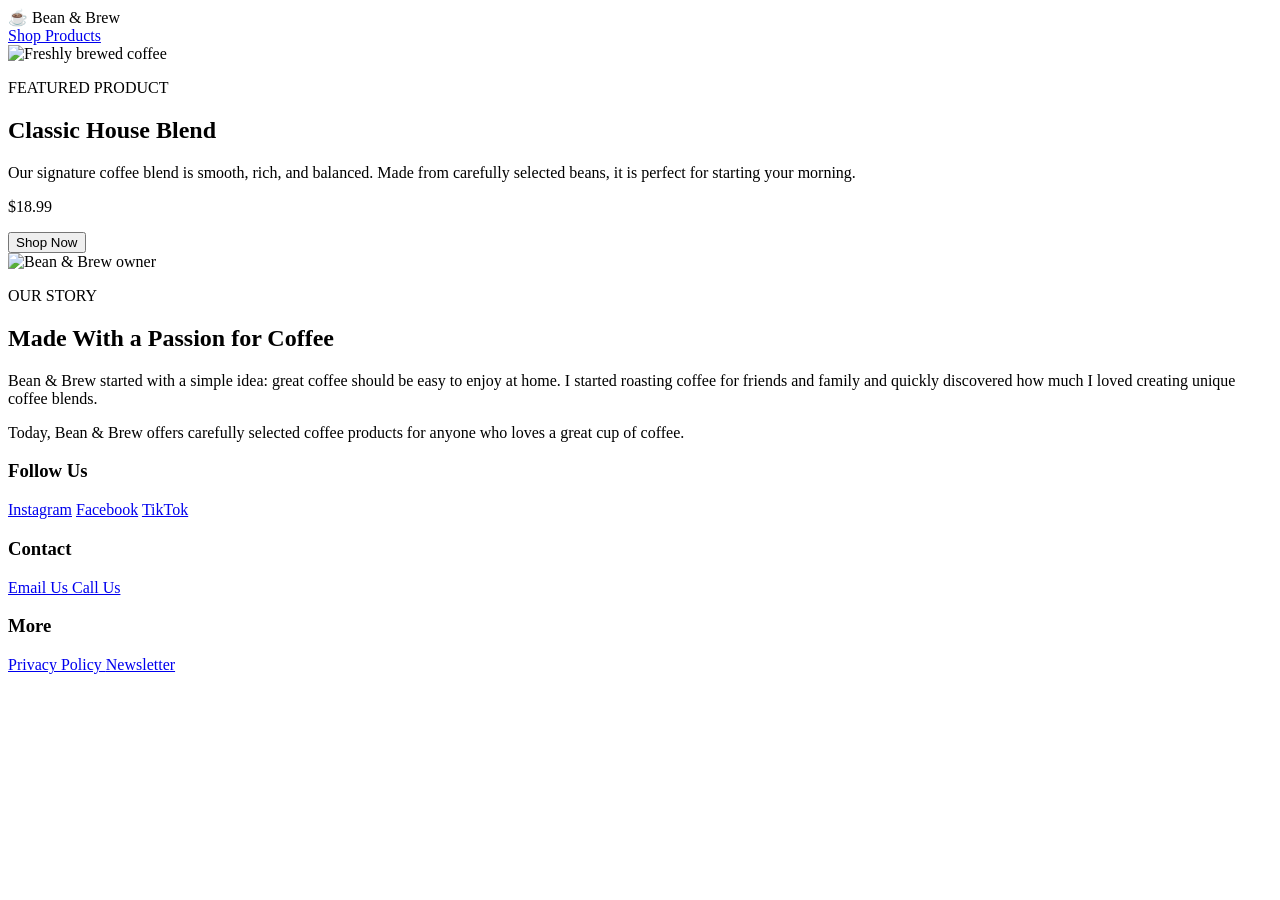
==== index.html @ d022fd4f "Created home page" ====
<!DOCTYPE html>
<html lang="en">
<head>
    <meta charset="UTF-8">
    <meta name="viewport" content="width=device-width, initial-scale=1.0">

    <title>Bean & Brew Coffee</title>

    <link rel="stylesheet" href="css/style.css">
</head>

<body>

    <!-- HEADER -->
    <header class="site-header">

        <div class="logo">
            ☕ Bean & Brew
        </div>

        <nav>
            <a href="pages/products.html">Shop Products</a>
        </nav>

    </header>


    <!-- MAIN -->
    <main>

        <!-- Highlight Product -->
        <section class="highlight">

            <div class="highlight-image">
                <img src="images/coffee.jpg" alt="Freshly brewed coffee">
            </div>

            <div class="highlight-info">
                <p class="small-title">FEATURED PRODUCT</p>

                <h1>Classic House Blend</h1>

                <p>
                    Our signature coffee blend is smooth, rich, and
                    balanced. Made from carefully selected beans,
                    it is perfect for starting your morning.
                </p>

                <p class="price">$18.99</p>

                <button>Shop Now</button>
            </div>

        </section>


        <!-- Owner Story -->
        <section class="story">

            <div class="owner-image">
                <img src="images/coffee.jpg" alt="Bean & Brew owner">
            </div>

            <div class="story-text">

                <p class="small-title">OUR STORY</p>

                <h2>Made With a Passion for Coffee</h2>

                <p>
                    Bean & Brew started with a simple idea: great coffee
                    should be easy to enjoy at home. I started roasting
                    coffee for friends and family and quickly discovered
                    how much I loved creating unique coffee blends.
                </p>

                <p>
                    Today, Bean & Brew offers carefully selected coffee
                    products for anyone who loves a great cup of coffee.
                </p>

            </div>

        </section>

    </main>


    <!-- FOOTER -->
    <footer class="site-footer">

        <div class="footer-column">
            <h3>Follow Us</h3>

            <a href="#">Instagram</a>
            <a href="#">Facebook</a>
            <a href="#">TikTok</a>
        </div>


        <div class="footer-column">
            <h3>Contact</h3>

            <a class="footer-button" href="mailto:hello@beanandbrew.com">
                Email Us
            </a>

            <a class="footer-button" href="tel:7805551234">
                Call Us
            </a>
        </div>


        <div class="footer-column">
            <h3>More</h3>

            <a class="footer-button" href="#">
                Privacy Policy
            </a>

            <a class="footer-button" href="#">
                Newsletter
            </a>
        </div>

    </footer>

</body>
</html>
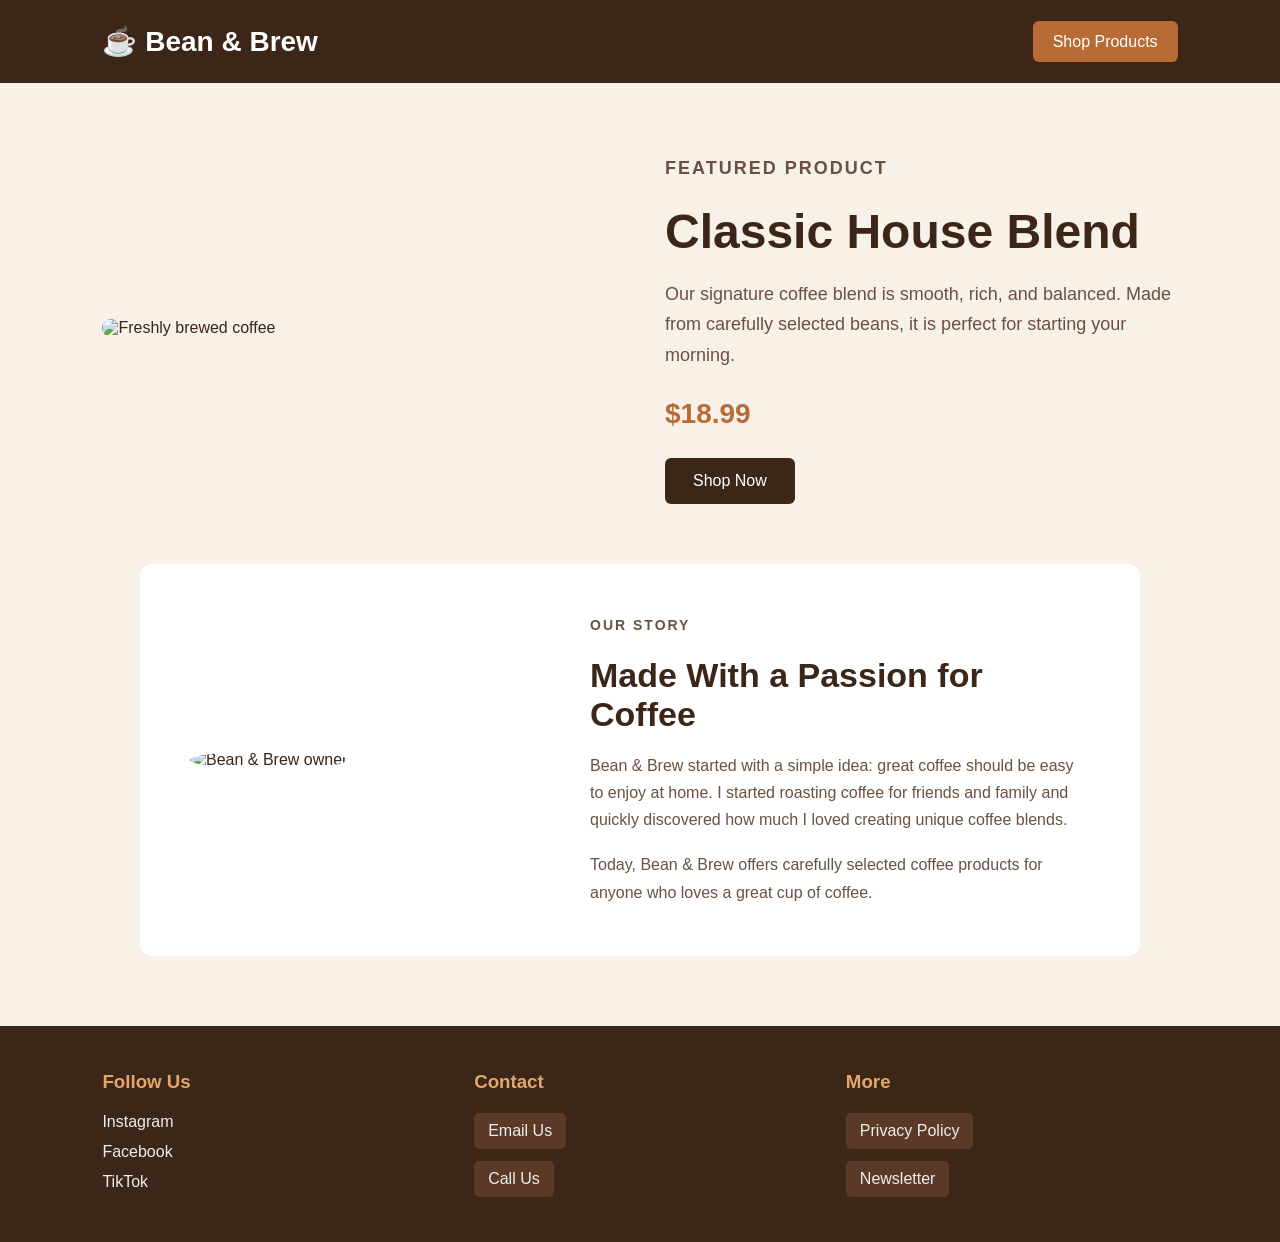
==== commit 318ff564: "Adding images to the pages" ====
--- a/index.html
+++ b/index.html
@@ -19,7 +19,7 @@
         </div>
 
         <nav>
-            <a href="pages/products.html">Shop Products</a>
+            <a href="pages/product.html">Shop Products</a>
         </nav>
 
     </header>
@@ -32,7 +32,7 @@
         <section class="highlight">
 
             <div class="highlight-image">
-                <img src="images/coffee.jpg" alt="Freshly brewed coffee">
+                <img src="https://th.bing.com/th/id/R.c5c57535d664ac170648e288856982bc?rik=XlvXCX%2fwWrBkEg&riu=http%3a%2f%2fblog.jporganiccoffee.com%2fwp-content%2fuploads%2f2023%2f11%2fword-image-1664-3.png&ehk=8pK%2f6257QeqHxOefZp4d%2foFiZwXblhNlXljnIsw%2bv80%3d&risl=&pid=ImgRaw&r=0" alt="Freshly brewed coffee">
             </div>
 
             <div class="highlight-info">
@@ -58,7 +58,7 @@
         <section class="story">
 
             <div class="owner-image">
-                <img src="images/coffee.jpg" alt="Bean & Brew owner">
+                <img src="https://www.beansandbrews.com/wp/wp-content/uploads/2023/08/2202-Out.jpg" alt="Bean & Brew owner">
             </div>
 
             <div class="story-text">
--- a/css/style.css
+++ b/css/style.css
@@ -0,0 +1,296 @@
+/* ------------------------------
+   RESET
+------------------------------ */
+
+* {
+    box-sizing: border-box;
+    margin: 0;
+    padding: 0;
+}
+
+
+body {
+    min-height: 100vh;
+
+    display: grid;
+
+    grid-template-rows: auto 1fr auto;
+
+    font-family: Arial, Helvetica, sans-serif;
+
+    background-color: #f7f1e8;
+    color: #3b2618;
+}
+
+
+/* ------------------------------
+   HEADER
+------------------------------ */
+
+.site-header {
+    display: grid;
+
+    grid-template-columns: 1fr auto;
+
+    align-items: center;
+
+    padding: 25px 8%;
+
+    background-color: #3b2618;
+
+    color: white;
+}
+
+
+.logo {
+    font-size: 28px;
+    font-weight: bold;
+}
+
+
+.site-header nav a {
+    color: white;
+
+    text-decoration: none;
+
+    padding: 12px 20px;
+
+    background-color: #b86b35;
+
+    border-radius: 6px;
+}
+
+
+.site-header nav a:hover {
+    background-color: #d18a50;
+}
+
+
+/* ------------------------------
+   MAIN
+------------------------------ */
+
+main {
+    display: grid;
+
+    gap: 60px;
+
+    padding: 70px 8%;
+}
+
+
+/* ------------------------------
+   HIGHLIGHT PRODUCT
+------------------------------ */
+
+.highlight {
+    display: grid;
+
+    grid-template-columns: 1fr 1fr;
+
+    align-items: center;
+
+    gap: 50px;
+
+    max-width: 1200px;
+
+    width: 100%;
+
+    margin: auto;
+}
+
+
+.highlight-image img {
+    width: 100%;
+
+    height: 400px;
+
+    object-fit: cover;
+
+    border-radius: 12px;
+}
+
+
+.highlight-info {
+    display: grid;
+
+    gap: 20px;
+}
+
+
+.small-title {
+    color: #b86b35;
+
+    font-size: 14px;
+
+    font-weight: bold;
+
+    letter-spacing: 2px;
+}
+
+
+.highlight-info h1 {
+    font-size: 48px;
+}
+
+
+.highlight-info p {
+    font-size: 18px;
+
+    line-height: 1.7;
+
+    color: #6b5140;
+}
+
+
+.price {
+    font-size: 28px !important;
+
+    font-weight: bold;
+
+    color: #b86b35 !important;
+}
+
+
+button {
+    width: fit-content;
+
+    border: none;
+
+    padding: 14px 28px;
+
+    background-color: #3b2618;
+
+    color: white;
+
+    font-size: 16px;
+
+    border-radius: 6px;
+
+    cursor: pointer;
+}
+
+
+button:hover {
+    background-color: #b86b35;
+}
+
+
+/* ------------------------------
+   STORY
+------------------------------ */
+
+.story {
+    display: grid;
+
+    grid-template-columns: 350px 1fr;
+
+    align-items: center;
+
+    gap: 50px;
+
+    max-width: 1000px;
+
+    width: 100%;
+
+    margin: auto;
+
+    padding: 50px;
+
+    background-color: white;
+
+    border-radius: 12px;
+}
+
+
+.owner-image img {
+    width: 100%;
+
+    height: 300px;
+
+    object-fit: cover;
+
+    border-radius: 50%;
+}
+
+
+.story-text {
+    display: grid;
+
+    gap: 18px;
+}
+
+
+.story-text h2 {
+    font-size: 34px;
+}
+
+
+.story-text p {
+    line-height: 1.7;
+
+    color: #6b5140;
+}
+
+
+/* ------------------------------
+   FOOTER
+------------------------------ */
+
+.site-footer {
+    display: grid;
+
+    grid-template-columns: repeat(3, 1fr);
+
+    gap: 40px;
+
+    padding: 45px 8%;
+
+    background-color: #3b2618;
+
+    color: white;
+}
+
+
+.footer-column {
+    display: grid;
+
+    align-content: start;
+
+    gap: 12px;
+}
+
+
+.footer-column h3 {
+    margin-bottom: 8px;
+
+    color: #e4a76b;
+}
+
+
+.footer-column a {
+    color: #eee;
+
+    text-decoration: none;
+}
+
+
+.footer-column a:hover {
+    color: #e4a76b;
+}
+
+
+.footer-button {
+    display: block;
+
+    width: fit-content;
+
+    padding: 9px 14px;
+
+    background-color: #5a3a27;
+
+    border-radius: 5px;
+}
+
+
+
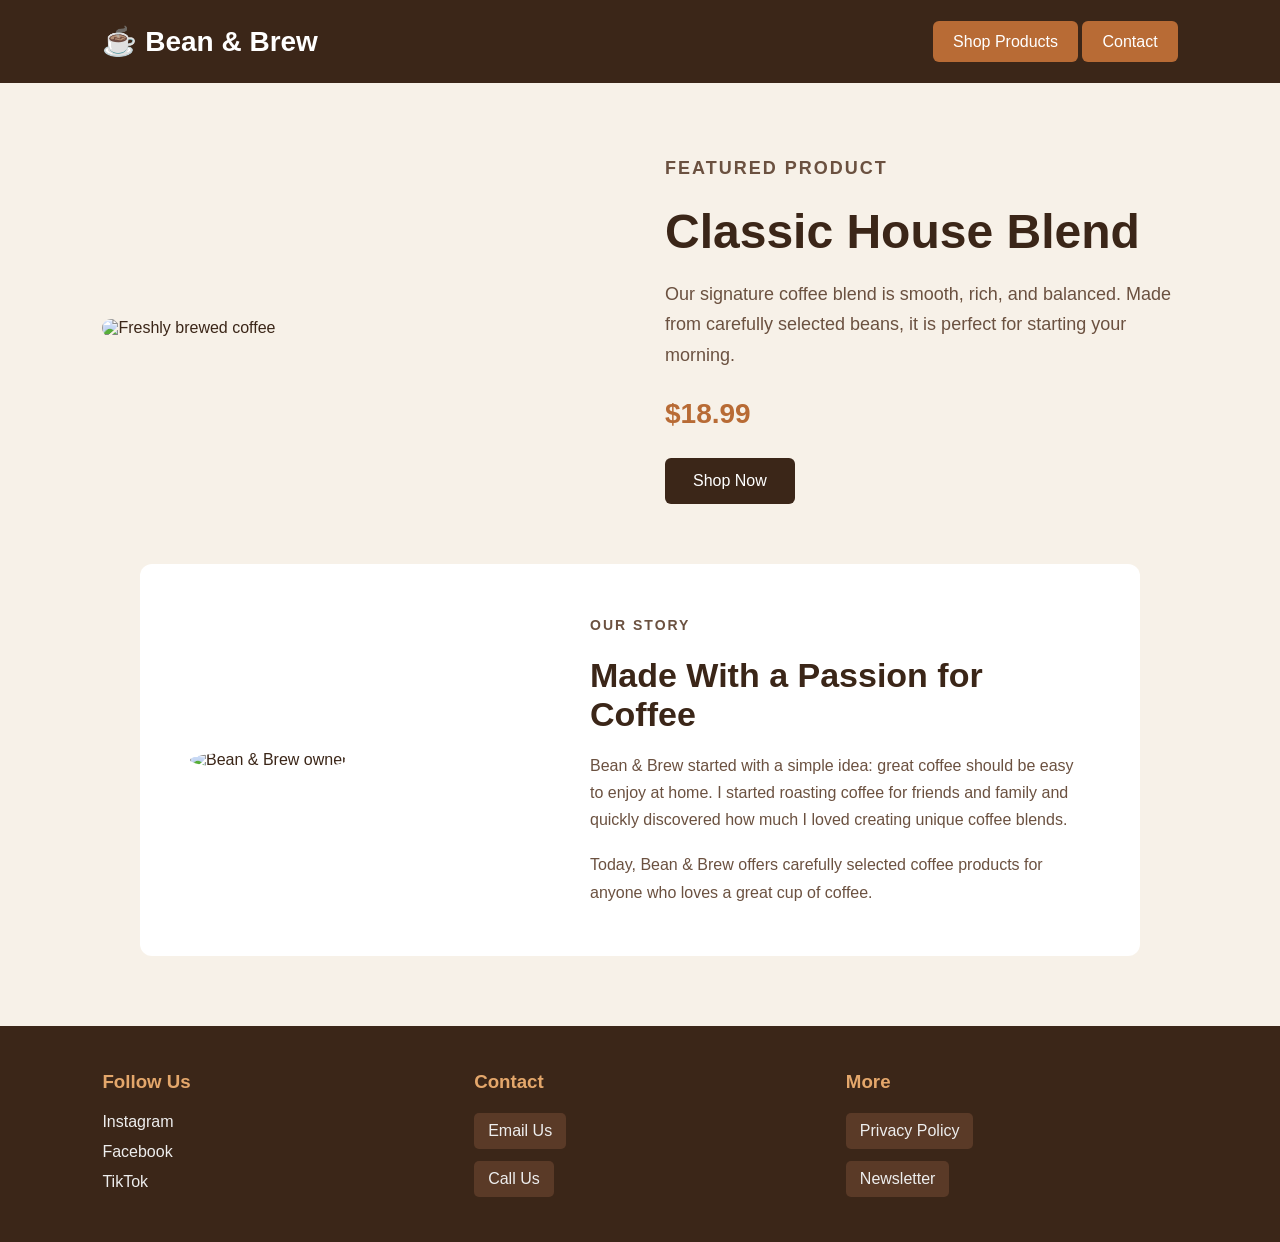
==== commit e621069d: "Added the contact button to homepage" ====
--- a/index.html
+++ b/index.html
@@ -20,6 +20,7 @@
 
         <nav>
             <a href="pages/product.html">Shop Products</a>
+            <a href="pages/contact.html">Contact</a>
         </nav>
 
     </header>
